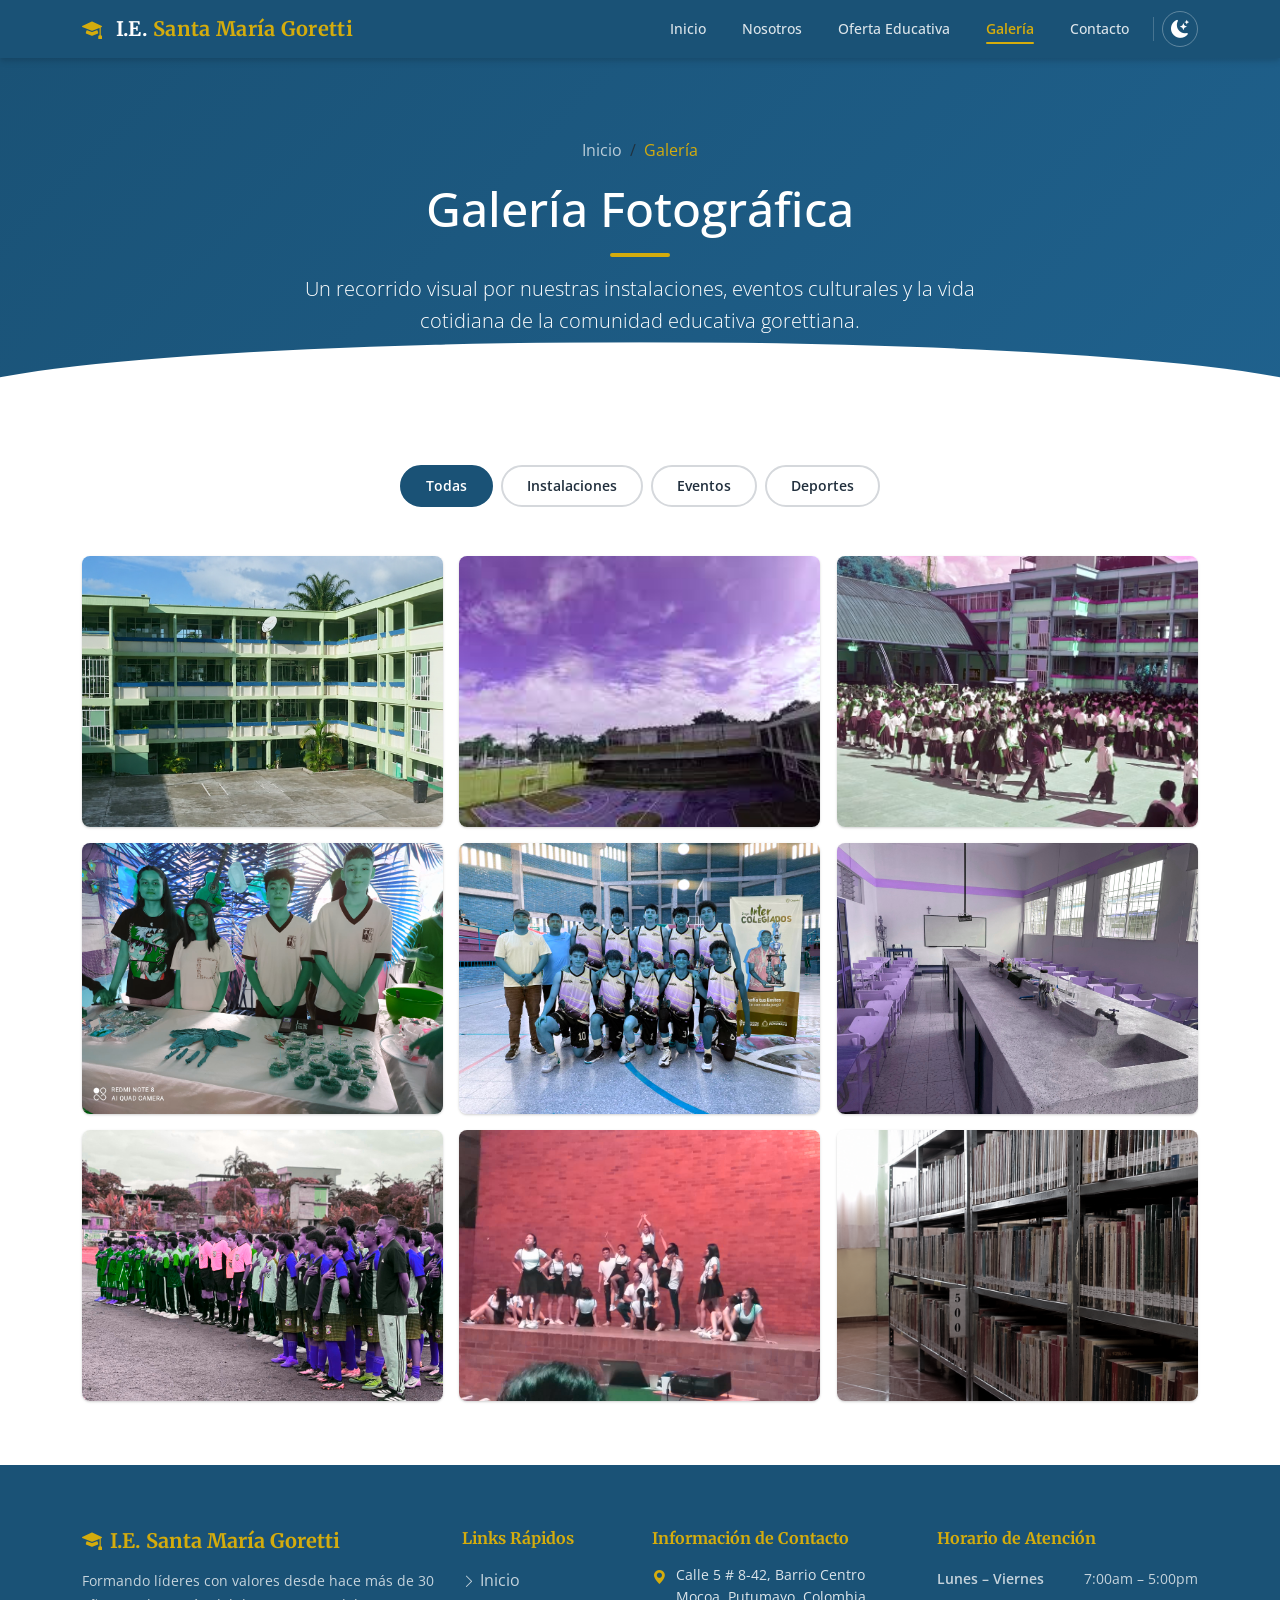
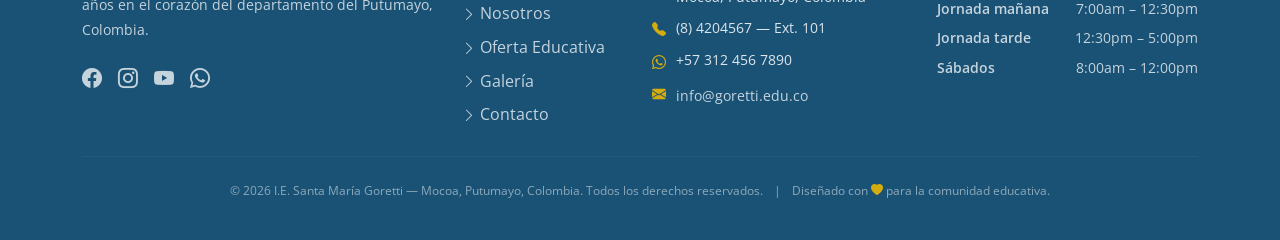
==== galeria.html @ c244a729 "primer commit" ====
<!DOCTYPE html>
<html lang="es">

<head>
  <meta charset="UTF-8">
  <meta name="viewport" content="width=device-width, initial-scale=1.0">
  <meta http-equiv="X-UA-Compatible" content="IE=edge">

  <title>Galería | I.E. Santa María Goretti</title>
  <meta name="description" content="Galería fotográfica de la Institución Educativa Santa María Goretti. Conoce nuestras instalaciones, eventos y comunidad educativa.">
  <meta name="author" content="I.E. Santa María Goretti">

  <link rel="preconnect" href="https://fonts.googleapis.com">
  <link rel="preconnect" href="https://fonts.gstatic.com" crossorigin>
  <link href="https://fonts.googleapis.com/css2?family=Merriweather:wght@400;700;900&family=Open+Sans:wght@400;500;600;700&display=swap" rel="stylesheet">

  <link href="https://cdn.jsdelivr.net/npm/bootstrap@5.3.3/dist/css/bootstrap.min.css" rel="stylesheet">
  <link rel="stylesheet" href="https://cdn.jsdelivr.net/npm/bootstrap-icons@1.11.3/font/bootstrap-icons.min.css">

  <link rel="stylesheet" href="css/styles.css">
  <link rel="stylesheet" href="css/animations.css">

  <style>
    
    .hero-interior {
      background: linear-gradient(135deg, var(--color-primario) 0%, #1f618d 100%);
      color: white;
      padding: 5rem 0 3rem;
      position: relative;
      overflow: hidden;
    }

    .hero-interior::after {
      content: '';
      position: absolute;
      bottom: -1px;
      left: 0;
      right: 0;
      height: 60px;
      background-color: var(--color-blanco);
      clip-path: ellipse(55% 100% at 50% 100%);
    }

    body.modo-oscuro .hero-interior::after {
      background-color: var(--oscuro-fondo);
    }

    
    .filtro-btn {
      background: transparent;
      border: 2px solid var(--color-borde);
      color: var(--color-texto);
      padding: 0.5rem 1.5rem;
      border-radius: var(--radio-full);
      font-weight: 600;
      font-size: var(--tamaño-sm);
      transition: var(--transicion);
    }

    body.modo-oscuro .filtro-btn {
      color: var(--oscuro-texto);
      border-color: rgba(255,255,255,0.2);
    }

    .filtro-btn:hover, .filtro-btn.activo {
      background-color: var(--color-primario);
      border-color: var(--color-primario);
      color: var(--color-blanco);
    }

    
    .modal-backdrop.show {
      opacity: 0.85;
    }

   
    .btn-cerrar-modal {
      position: absolute;
      top: -40px;
      right: 0;
      background: transparent;
      border: none;
      color: white;
      font-size: 2rem;
      opacity: 0.8;
      transition: var(--transicion);
      z-index: 1060;
    }

    .btn-cerrar-modal:hover {
      opacity: 1;
      transform: scale(1.1);
    }

    
    .btn-nav-modal {
      position: absolute;
      top: 50%;
      transform: translateY(-50%);
      background: rgba(0,0,0,0.5);
      border: none;
      color: white;
      width: 50px;
      height: 50px;
      border-radius: 50%;
      display: flex;
      align-items: center;
      justify-content: center;
      font-size: 1.5rem;
      transition: var(--transicion);
      z-index: 1060;
    }

    .btn-nav-modal:hover {
      background: var(--color-primario);
      transform: translateY(-50%) scale(1.1);
    }

    .btn-nav-prev { left: -60px; }
    .btn-nav-next { right: -60px; }

    /* Ajustes para móviles en el modal */
    @media (max-width: 768px) {
      .btn-nav-prev { left: 10px; background: rgba(0,0,0,0.7); }
      .btn-nav-next { right: 10px; background: rgba(0,0,0,0.7); }
      .btn-cerrar-modal { top: 10px; right: 10px; background: rgba(0,0,0,0.7); border-radius: 50%; width: 40px; height: 40px; display: flex; align-items: center; justify-content: center; font-size: 1.5rem; }
    }

    /* Ocultar elementos de la galería que no coinciden con el filtro */
    .galeria-item.oculto {
      display: none;
    }
  </style>
</head>

<body>

 
  <header>
    <nav class="navbar navbar-expand-lg" id="barraNavegacion" aria-label="Navegación principal">
      <div class="container">
        <a class="navbar-brand" href="index.html">
          <i class="bi bi-mortarboard-fill me-2" style="color: var(--color-secundario);"></i>
          I.E. <span>Santa María Goretti</span>
        </a>
        <button class="navbar-toggler" type="button" data-bs-toggle="collapse" data-bs-target="#menuNavegacion" aria-controls="menuNavegacion" aria-expanded="false" aria-label="Abrir menú de navegación">
          <span class="navbar-toggler-icon"></span>
        </button>
        <div class="collapse navbar-collapse" id="menuNavegacion">
          <ul class="navbar-nav ms-auto align-items-lg-center gap-1">
            <li class="nav-item"><a class="nav-link" href="index.html">Inicio</a></li>
            <li class="nav-item"><a class="nav-link" href="nosotros.html">Nosotros</a></li>
            <li class="nav-item"><a class="nav-link" href="oferta.html">Oferta Educativa</a></li>
            <li class="nav-item"><a class="nav-link" href="galeria.html">Galería</a></li>
            <li class="nav-item"><a class="nav-link" href="contacto.html">Contacto</a></li>
            <li class="nav-item d-none d-lg-block">
              <span style="border-left:1px solid rgba(255,255,255,0.2);height:24px;display:block;margin:8px 4px;"></span>
            </li>
            <li class="nav-item">
              <button id="botonTema" aria-label="Cambiar modo de color" title="Alternar modo oscuro">
                <i class="bi bi-moon-stars-fill" id="iconoTema"></i>
              </button>
            </li>
          </ul>
        </div>
      </div>
    </nav>
  </header>

  <main>

   
    <section class="hero-interior" aria-label="Encabezado de la página Galería">
      <div class="container text-center">
        <nav aria-label="Ruta de navegación" class="mb-3">
          <ol class="breadcrumb justify-content-center" style="background:transparent;">
            <li class="breadcrumb-item"><a href="index.html" style="color:rgba(255,255,255,0.7);">Inicio</a></li>
            <li class="breadcrumb-item active" style="color:var(--color-secundario);">Galería</li>
          </ol>
        </nav>
        <h1 class="hero-titulo-animado" style="font-size: clamp(2rem, 4vw, 3rem);">
          Galería Fotográfica
        </h1>
        <div class="linea-dorada centrada linea-dorada-animada my-3"></div>
        <p class="hero-subtitulo-animado lead mx-auto" style="max-width:700px; opacity:0.9;">
          Un recorrido visual por nuestras instalaciones, eventos culturales y
          la vida cotidiana de la comunidad educativa gorettiana.
        </p>
      </div>
    </section>

   
    <section id="galeria" class="py-grande">
      <div class="container">

        
        <div class="d-flex flex-wrap justify-content-center gap-2 mb-5 animacion-entrada slide-up">
          <button class="filtro-btn activo" data-filtro="todas">Todas</button>
          <button class="filtro-btn" data-filtro="instalaciones">Instalaciones</button>
          <button class="filtro-btn" data-filtro="eventos">Eventos</button>
          <button class="filtro-btn" data-filtro="deportes">Deportes</button>
        </div>

      
        <div class="galeria-grid" id="contenedorGaleria">

         
          <div class="galeria-item animacion-entrada scale-in retraso-1" data-categoria="instalaciones" data-indice="0">
            <img src="img/fachada.jpg" alt="Fachada principal de la institución" loading="lazy">
            <div class="overlay">
              <span class="overlay-texto">Fachada Principal</span>
            </div>
          </div>

         
          <div class="galeria-item animacion-entrada scale-in retraso-2" data-categoria="instalaciones" data-indice="1">
            <img src="img/patio.jpg" alt="Patio central y canchas deportivas" loading="lazy" style="filter: hue-rotate(45deg);">
            <div class="overlay">
              <span class="overlay-texto">Patio Central</span>
            </div>
          </div>

        
          <div class="galeria-item animacion-entrada scale-in retraso-3" data-categoria="eventos" data-indice="2">
            <img src="img/independencia.jpg" alt="Izada de bandera en el día de la independencia" loading="lazy" style="filter: hue-rotate(90deg);">
            <div class="overlay">
              <span class="overlay-texto">Día de la Independencia</span>
            </div>
          </div>

          
          <div class="galeria-item animacion-entrada scale-in retraso-4" data-categoria="eventos" data-indice="3">
            <img src="img/feria.jpg" alt="Estudiantes exponiendo en la Feria de Ciencias" loading="lazy" style="filter: hue-rotate(135deg);">
            <div class="overlay">
              <span class="overlay-texto">Feria de Ciencias</span>
            </div>
          </div>

     
          <div class="galeria-item animacion-entrada scale-in retraso-5" data-categoria="deportes" data-indice="4">
            <img src="img/baloncesto.jpg" alt="Equipo de baloncesto femenino" loading="lazy" style="filter: hue-rotate(180deg);">
            <div class="overlay">
              <span class="overlay-texto">Equipo de Baloncesto</span>
            </div>
          </div>


          <div class="galeria-item animacion-entrada scale-in retraso-6" data-categoria="instalaciones" data-indice="5">
            <img src="img/sala informatica.jpg" alt="Laboratorio de informática equipado" loading="lazy" style="filter: hue-rotate(225deg);">
            <div class="overlay">
              <span class="overlay-texto">Sala de Informática</span>
            </div>
          </div>

      
          <div class="galeria-item animacion-entrada scale-in retraso-7" data-categoria="deportes" data-indice="6">
            <img src="img/juegos inter.jpg" alt="Juegos intercolegiados de microfútbol" loading="lazy" style="filter: hue-rotate(270deg);">
            <div class="overlay">
              <span class="overlay-texto">Juegos Intercolegiados</span>
            </div>
          </div>

  
          <div class="galeria-item animacion-entrada scale-in retraso-8" data-categoria="eventos" data-indice="7">
            <img src="img/danzas.jpg" alt="Presentación del grupo de danzas folclóricas" loading="lazy" style="filter: hue-rotate(315deg);">
            <div class="overlay">
              <span class="overlay-texto">Danzas Folclóricas</span>
            </div>
          </div>

    
          <div class="galeria-item animacion-entrada scale-in retraso-8" data-categoria="instalaciones" data-indice="8">
            <img src="img/bliblioteca.png" alt="Biblioteca escolar con zona de lectura" loading="lazy" style="filter: grayscale(0.5);">
            <div class="overlay">
              <span class="overlay-texto">Biblioteca Escolar</span>
            </div>
          </div>

        </div><!-- fin grid -->

      </div>
    </section>

  </main>

  
  <div class="modal fade" id="modalGaleria" tabindex="-1" aria-hidden="true">
    <div class="modal-dialog modal-dialog-centered modal-lg">
      <div class="modal-content" style="background: transparent; border: none;">

        <div class="modal-body p-0 position-relative text-center">

          
          <button type="button" class="btn-cerrar-modal" data-bs-dismiss="modal" aria-label="Cerrar vista ampliada">
            <i class="bi bi-x"></i>
          </button>

          
          <img src="" id="imagenModal" alt="Vista ampliada" class="img-fluid rounded shadow-lg" style="max-height: 85vh; width: auto; margin: 0 auto; display: block;">

        
          <div id="textoModal" class="text-white mt-2 text-center bg-dark bg-opacity-75 p-2 rounded d-inline-block mx-auto"></div>

          
          <button type="button" class="btn-nav-modal btn-nav-prev" id="btnPrev" aria-label="Imagen anterior">
            <i class="bi bi-chevron-left"></i>
          </button>

         
          <button type="button" class="btn-nav-modal btn-nav-next" id="btnNext" aria-label="Siguiente imagen">
            <i class="bi bi-chevron-right"></i>
          </button>

        </div>

      </div>
    </div>
  </div>

  <footer role="contentinfo">
    <div class="container">
      <div class="row g-4">
        <div class="col-lg-4 col-md-6">
          <h2 class="footer-titulo"><i class="bi bi-mortarboard-fill me-2"></i>I.E. Santa María Goretti</h2>
          <p style="color:rgba(255,255,255,0.75);font-size:0.9rem;line-height:1.7;">
            Formando líderes con valores desde hace más de 30 años en el corazón del departamento del Putumayo, Colombia.
          </p>
          <div class="d-flex gap-3 mt-3">
            <a href="#" class="footer-link"><i class="bi bi-facebook fs-5"></i></a>
            <a href="#" class="footer-link"><i class="bi bi-instagram fs-5"></i></a>
            <a href="#" class="footer-link"><i class="bi bi-youtube fs-5"></i></a>
            <a href="#" class="footer-link"><i class="bi bi-whatsapp fs-5"></i></a>
          </div>
        </div>
        <div class="col-lg-2 col-md-6">
          <h3 class="footer-titulo" style="font-size:1rem;">Links Rápidos</h3>
          <nav aria-label="Links rápidos">
            <a href="index.html" class="footer-link"><i class="bi bi-chevron-right me-1 small"></i>Inicio</a>
            <a href="nosotros.html" class="footer-link"><i class="bi bi-chevron-right me-1 small"></i>Nosotros</a>
            <a href="oferta.html" class="footer-link"><i class="bi bi-chevron-right me-1 small"></i>Oferta Educativa</a>
            <a href="galeria.html" class="footer-link"><i class="bi bi-chevron-right me-1 small"></i>Galería</a>
            <a href="contacto.html" class="footer-link"><i class="bi bi-chevron-right me-1 small"></i>Contacto</a>
          </nav>
        </div>
        <div class="col-lg-3 col-md-6">
          <h3 class="footer-titulo" style="font-size:1rem;">Información de Contacto</h3>
          <address style="font-style:normal;">
            <div class="footer-info"><i class="bi bi-geo-alt-fill"></i><span>Calle 5 # 8-42, Barrio Centro<br>Mocoa, Putumayo, Colombia</span></div>
            <div class="footer-info"><i class="bi bi-telephone-fill"></i><span>(8) 4204567 — Ext. 101</span></div>
            <div class="footer-info"><i class="bi bi-whatsapp"></i><span>+57 312 456 7890</span></div>
            <div class="footer-info"><i class="bi bi-envelope-fill"></i><a href="mailto:info@goretti.edu.co" class="footer-link d-inline" style="color:rgba(255,255,255,0.75);">info@goretti.edu.co</a></div>
          </address>
        </div>
        <div class="col-lg-3 col-md-6">
          <h3 class="footer-titulo" style="font-size:1rem;">Horario de Atención</h3>
          <table style="color:rgba(255,255,255,0.75);font-size:0.85rem;width:100%;">
            <tr><td style="padding:4px 0;font-weight:600;">Lunes – Viernes</td><td style="text-align:right;">7:00am – 5:00pm</td></tr>
            <tr><td style="padding:4px 0;font-weight:600;">Jornada mañana</td><td style="text-align:right;">7:00am – 12:30pm</td></tr>
            <tr><td style="padding:4px 0;font-weight:600;">Jornada tarde</td><td style="text-align:right;">12:30pm – 5:00pm</td></tr>
            <tr><td style="padding:4px 0;font-weight:600;">Sábados</td><td style="text-align:right;">8:00am – 12:00pm</td></tr>
          </table>
        </div>
      </div>
      <hr class="footer-divider">
      <p class="footer-creditos">
        © <span id="anoActual">2025</span> I.E. Santa María Goretti — Mocoa, Putumayo, Colombia. Todos los derechos reservados.
        <span class="mx-2">|</span> Diseñado con <i class="bi bi-heart-fill" style="color:var(--color-secundario);"></i> para la comunidad educativa.
      </p>
    </div>
  </footer>

  <button id="botonArriba" aria-label="Volver al inicio de la página" title="Ir arriba"><i class="bi bi-arrow-up-short fs-4"></i></button>

  
  <script src="https://cdn.jsdelivr.net/npm/bootstrap@5.3.3/dist/js/bootstrap.bundle.min.js"></script>
  <script src="js/tema.js"></script>
  <script src="js/main.js"></script>
  <script src="js/galeria.js"></script>

</body>
</html>
---- css/styles.css ----
:root {
  
  --color-primario:    #1a5276;   
  --color-secundario:  #d4ac0d;   
  --color-acento:      #f0f3f4;   
  --color-texto:       #212f3d;   

  
  --color-blanco:      #ffffff;
  --color-exito:       #1e8449;   
  --color-error:       #c0392b;   
  --color-borde:       #d5d8dc;   
  --color-sombra:      rgba(26, 82, 118, 0.15);


  --oscuro-fondo:      #1a1a2e;
  --oscuro-superficie: #16213e;
  --oscuro-tarjeta:    #0f3460;
  --oscuro-texto:      #eeeeee;
  --oscuro-texto-suave:#aab7b8;

  
  --fuente-titulo:     'Merriweather', Georgia, serif;
  --fuente-texto:      'Open Sans', Arial, sans-serif;

 
  --tamaño-xs:   0.75rem;   
  --tamaño-sm:   0.875rem;  
  --tamaño-base: 1rem;      
  --tamaño-md:   1.125rem;  
  --tamaño-lg:   1.25rem;   
  --tamaño-xl:   1.5rem;    
  --tamaño-2xl:  2rem;      
  --tamaño-3xl:  2.5rem;    

  
  --espacio-xs:  0.25rem;   
  --espacio-sm:  0.5rem;    
  --espacio-md:  1rem;      
  --espacio-lg:  1.5rem;    
  --espacio-xl:  2rem;      
  --espacio-2xl: 3rem;      
  --espacio-3xl: 4rem;      

 
  --radio-sm:    4px;
  --radio-md:    8px;
  --radio-lg:    16px;
  --radio-xl:    24px;
  --radio-full:  9999px;  

 
  --sombra-sm:   0 1px 3px rgba(0,0,0,0.12), 0 1px 2px rgba(0,0,0,0.08);
  --sombra-md:   0 4px 6px rgba(0,0,0,0.1),  0 2px 4px rgba(0,0,0,0.06);
  --sombra-lg:   0 10px 20px rgba(0,0,0,0.12), 0 3px 6px rgba(0,0,0,0.08);
  --sombra-xl:   0 20px 40px rgba(0,0,0,0.15);

  --transicion:  all 0.3s ease;
}


*,
*::before,
*::after {

  box-sizing: border-box;
  margin: 0;
  padding: 0;
}


html {
  scroll-behavior: smooth;
  font-size: 16px; 
}


body {
  font-family: var(--fuente-texto);
  font-size: var(--tamaño-base);
  color: var(--color-texto);
  background-color: var(--color-blanco);
  line-height: 1.6; 

 
  transition: background-color 0.3s ease, color 0.3s ease;
}


img {
  max-width: 100%;
  height: auto;
  display: block;
}


a {
  color: inherit;
  text-decoration: none;
  transition: var(--transicion);
}


ul {
  list-style: none;
}


body.modo-oscuro {
  background-color: var(--oscuro-fondo);
  color: var(--oscuro-texto);
}

body.modo-oscuro .navbar {
  background-color: var(--oscuro-superficie) !important;
  border-bottom: 1px solid var(--oscuro-tarjeta);
}

body.modo-oscuro .navbar-brand,
body.modo-oscuro .nav-link {
  color: var(--oscuro-texto) !important;
}

body.modo-oscuro .nav-link.active {
  color: var(--color-secundario) !important;
}

body.modo-oscuro footer {
  background-color: var(--oscuro-superficie) !important;
}

body.modo-oscuro .card {
  background-color: var(--oscuro-tarjeta);
  color: var(--oscuro-texto);
  border-color: var(--oscuro-superficie);
}

body.modo-oscuro .card-header,
body.modo-oscuro .card-footer {
  background-color: rgba(255, 255, 255, 0.05);
  border-color: rgba(255, 255, 255, 0.1);
}

body.modo-oscuro .seccion-alternada {
  background-color: var(--oscuro-superficie);
}

body.modo-oscuro .text-muted {
  color: var(--oscuro-texto-suave) !important;
}

body.modo-oscuro .texto-primario {
  color: var(--color-secundario) !important;
}

body.modo-oscuro input,
body.modo-oscuro textarea,
body.modo-oscuro select {
  background-color: var(--oscuro-tarjeta);
  color: var(--oscuro-texto);
  border-color: rgba(255, 255, 255, 0.2);
}

body.modo-oscuro .accordion-button {
  background-color: var(--oscuro-tarjeta);
  color: var(--oscuro-texto);
}

body.modo-oscuro .accordion-body {
  background-color: var(--oscuro-superficie);
  color: var(--oscuro-texto);
}


.navbar {
  background-color: var(--color-primario) !important;
  box-shadow: var(--sombra-md);
  padding: var(--espacio-sm) var(--espacio-md);


  position: sticky;
  top: 0;
  z-index: 1000;
  transform: translateY(0);
  transition: transform 0.3s ease, background-color 0.3s ease, box-shadow 0.3s ease;
}


.navbar-oculto {
  transform: translateY(-100%);
}


.navbar-brand {
  font-family: var(--fuente-titulo);
  font-size: var(--tamaño-lg);
  font-weight: 700;
  color: var(--color-blanco) !important;
  letter-spacing: 0.3px;
}


.navbar-brand span {
  color: var(--color-secundario);
}


.nav-link {
  color: rgba(255, 255, 255, 0.85) !important;
  font-size: var(--tamaño-sm);
  font-weight: 500;
  padding: var(--espacio-xs) var(--espacio-md) !important;
  border-radius: var(--radio-sm);
  transition: var(--transicion);
  position: relative;
}


.nav-link:hover {
  color: var(--color-blanco) !important;
  background-color: rgba(255, 255, 255, 0.1);
}


.nav-link.active {
  color: var(--color-secundario) !important;
  font-weight: 600;
}


.nav-link.active::after {
  content: '';
  position: absolute;
  bottom: 0;
  left: 50%;
  transform: translateX(-50%);
  width: 60%;
  height: 2px;
  background-color: var(--color-secundario);
  border-radius: var(--radio-full);
}


.navbar-toggler {
  border-color: rgba(255, 255, 255, 0.3) !important;
}

.navbar-toggler-icon {
  background-image: url("data:image/svg+xml,%3csvg xmlns='http://www.w3.org/2000/svg' viewBox='0 0 30 30'%3e%3cpath stroke='rgba%28255,255,255,0.85%29' stroke-linecap='round' stroke-miterlimit='10' stroke-width='2' d='M4 7h22M4 15h22M4 23h22'/%3e%3c/svg%3e") !important;
}

/* Botón de modo oscuro */
#botonTema {
  background: transparent;
  border: 1px solid rgba(255, 255, 255, 0.3);
  color: var(--color-blanco);
  border-radius: var(--radio-full);
  width: 36px;
  height: 36px;
  display: flex;
  align-items: center;
  justify-content: center;
  cursor: pointer;
  font-size: var(--tamaño-md);
  transition: var(--transicion);
  padding: 0;
}

#botonTema:hover {
  background-color: rgba(255, 255, 255, 0.15);
  border-color: rgba(255, 255, 255, 0.5);
  transform: rotate(20deg);
}


.hero {
  background: linear-gradient(
    135deg,
    var(--color-primario) 0%,
    #1f618d 50%,
    #2980b9 100%
  );
  color: var(--color-blanco);
  padding: var(--espacio-3xl) 0;
  position: relative;
  overflow: hidden;
  min-height: 85vh;
  display: flex;
  align-items: center;
}


.hero::before {
  content: '';
  position: absolute;
  top: 0;
  left: 0;
  right: 0;
  bottom: 0;
  background-image:
    radial-gradient(circle at 20% 80%, rgba(212, 172, 13, 0.15) 0%, transparent 50%),
    radial-gradient(circle at 80% 20%, rgba(255, 255, 255, 0.05) 0%, transparent 50%);
  pointer-events: none; 
}


.hero h1 {
  font-family: var(--fuente-titulo);
  font-size: clamp(2rem, 5vw, 3.5rem);
  
  font-weight: 700;
  line-height: 1.2;
  margin-bottom: var(--espacio-lg);
  text-shadow: 0 2px 4px rgba(0, 0, 0, 0.3);
}


.hero .lead {
  font-size: clamp(1rem, 2vw, 1.25rem);
  opacity: 0.9;
  max-width: 600px;
  margin-bottom: var(--espacio-xl);
}


.linea-dorada {
  width: 60px;
  height: 4px;
  background-color: var(--color-secundario);
  border-radius: var(--radio-full);
  margin: var(--espacio-md) 0;
}


.linea-dorada.centrada {
  margin: var(--espacio-md) auto;
}


.titulo-seccion {
  font-family: var(--fuente-titulo);
  font-size: var(--tamaño-2xl);
  font-weight: 700;
  color: var(--color-primario);
  text-align: center;
  margin-bottom: var(--espacio-sm);
}

body.modo-oscuro .titulo-seccion {
  color: var(--color-secundario);
}

.subtitulo-seccion {
  color: #7f8c8d;
  text-align: center;
  font-size: var(--tamaño-md);
  margin-bottom: var(--espacio-2xl);
}



section {
  padding: var(--espacio-3xl) 0;
}


.seccion-alternada {
  background-color: var(--color-acento);
}



.card {
  border: none;
  border-radius: var(--radio-lg);
  box-shadow: var(--sombra-md);
  transition: var(--transicion);
  overflow: hidden;
}


.card:hover {
  transform: translateY(-4px);
  box-shadow: var(--sombra-lg);
}

.card-header {
  background-color: var(--color-primario);
  color: var(--color-blanco);
  font-family: var(--fuente-titulo);
  font-weight: 600;
  font-size: var(--tamaño-md);
  border-bottom: 3px solid var(--color-secundario);
  padding: var(--espacio-md) var(--espacio-lg);
}

.card-body {
  padding: var(--espacio-lg);
}



.btn-institucional {
  background-color: var(--color-primario);
  color: var(--color-blanco);
  border: 2px solid var(--color-primario);
  border-radius: var(--radio-full);
  padding: var(--espacio-sm) var(--espacio-xl);
  font-size: var(--tamaño-base);
  font-weight: 600;
  transition: var(--transicion);
  cursor: pointer;
  display: inline-flex;
  align-items: center;
  gap: var(--espacio-sm);
}

.btn-institucional:hover {
  background-color: transparent;
  color: var(--color-primario);
  transform: translateY(-2px);
  box-shadow: var(--sombra-md);
}


.btn-dorado {
  background-color: var(--color-secundario);
  color: var(--color-texto);
  border: 2px solid var(--color-secundario);
  border-radius: var(--radio-full);
  padding: var(--espacio-sm) var(--espacio-xl);
  font-size: var(--tamaño-base);
  font-weight: 600;
  transition: var(--transicion);
  cursor: pointer;
  display: inline-flex;
  align-items: center;
  gap: var(--espacio-sm);
}

.btn-dorado:hover {
  background-color: transparent;
  color: var(--color-secundario);
  border-color: var(--color-secundario);
  transform: translateY(-2px);
  box-shadow: var(--sombra-md);
}

/* Botón outline (solo borde) */
.btn-outline-institucional {
  background-color: transparent;
  color: var(--color-primario);
  border: 2px solid var(--color-primario);
  border-radius: var(--radio-full);
  padding: var(--espacio-sm) var(--espacio-xl);
  font-size: var(--tamaño-base);
  font-weight: 600;
  transition: var(--transicion);
  cursor: pointer;
}

.btn-outline-institucional:hover {
  background-color: var(--color-primario);
  color: var(--color-blanco);
}



#widgetClima {
  border-radius: var(--radio-lg);
  overflow: hidden;
}

.clima-icono {
  font-size: 4rem;
  line-height: 1;
}

.clima-temperatura {
  font-family: var(--fuente-titulo);
  font-size: var(--tamaño-3xl);
  font-weight: 700;
  color: var(--color-primario);
  line-height: 1;
}

body.modo-oscuro .clima-temperatura {
  color: var(--color-secundario);
}

.clima-descripcion {
  text-transform: capitalize;
  color: #7f8c8d;
  font-size: var(--tamaño-md);
}

.clima-ciudad {
  font-size: var(--tamaño-sm);
  color: var(--color-borde);
  font-weight: 600;
  letter-spacing: 1px;
  text-transform: uppercase;
}


.galeria-grid {
  display: grid;
 
  grid-template-columns: repeat(auto-fill, minmax(280px, 1fr));
  gap: var(--espacio-md);
}


.galeria-item {
  position: relative;
  border-radius: var(--radio-md);
  overflow: hidden;
  cursor: pointer;
  box-shadow: var(--sombra-sm);
  aspect-ratio: 4/3; /
}

.galeria-item img {
  width: 100%;
  height: 100%;
  object-fit: cover; 
  transition: transform 0.4s ease;
}

/* Overlay oscuro al hacer hover */
.galeria-item .overlay {
  position: absolute;
  inset: 0; 
  background: linear-gradient(
    to top,
    rgba(26, 82, 118, 0.8) 0%,
    transparent 60%
  );
  opacity: 0;
  transition: opacity 0.3s ease;
  display: flex;
  align-items: flex-end;
  padding: var(--espacio-md);
}

.galeria-item:hover .overlay {
  opacity: 1;
}

.galeria-item:hover img {
  transform: scale(1.08);
}


.overlay-texto {
  color: var(--color-blanco);
  font-size: var(--tamaño-sm);
  font-weight: 600;
}


.campo-formulario {
  margin-bottom: var(--espacio-lg);
}

.campo-formulario label {
  font-weight: 600;
  color: var(--color-primario);
  margin-bottom: var(--espacio-xs);
  display: block;
  font-size: var(--tamaño-sm);
  text-transform: uppercase;
  letter-spacing: 0.5px;
}

body.modo-oscuro .campo-formulario label {
  color: var(--color-secundario);
}

/* Inputs y textareas del formulario */
.campo-formulario input,
.campo-formulario textarea,
.campo-formulario select {
  width: 100%;
  padding: var(--espacio-sm) var(--espacio-md);
  border: 2px solid var(--color-borde);
  border-radius: var(--radio-md);
  font-family: var(--fuente-texto);
  font-size: var(--tamaño-base);
  transition: var(--transicion);
  background-color: var(--color-blanco);
  color: var(--color-texto);
}

/* Efecto al hacer foco en el campo */
.campo-formulario input:focus,
.campo-formulario textarea:focus,
.campo-formulario select:focus {
  outline: none;
  border-color: var(--color-primario);
  box-shadow: 0 0 0 3px rgba(26, 82, 118, 0.15);
}

/* Campo válido */
.campo-formulario input.valido,
.campo-formulario textarea.valido,
.campo-formulario select.valido {
  border-color: var(--color-exito);
}

/* Campo con error */
.campo-formulario input.invalido,
.campo-formulario textarea.invalido,
.campo-formulario select.invalido {
  border-color: var(--color-error);
}

.mensaje-error {
  color: var(--color-error);
  font-size: var(--tamaño-xs);
  margin-top: var(--espacio-xs);
  display: none; 
}

.mensaje-error.visible {
  display: block;
}


footer {
  background-color: var(--color-primario);
  color: rgba(255, 255, 255, 0.85);
  padding: var(--espacio-3xl) 0 var(--espacio-lg);
}

.footer-titulo {
  font-family: var(--fuente-titulo);
  color: var(--color-secundario);
  font-size: var(--tamaño-lg);
  font-weight: 700;
  margin-bottom: var(--espacio-md);
}

.footer-link {
  color: rgba(255, 255, 255, 0.75);
  display: block;
  padding: var(--espacio-xs) 0;
  transition: var(--transicion);
}

.footer-link:hover {
  color: var(--color-secundario);
  transform: translateX(4px);
}

.footer-info {
  display: flex;
  align-items: flex-start;
  gap: var(--espacio-sm);
  margin-bottom: var(--espacio-sm);
  font-size: var(--tamaño-sm);
}

.footer-info i {
  color: var(--color-secundario);
  width: 16px;
  margin-top: 2px;
  flex-shrink: 0;
}


.footer-divider {
  border-color: rgba(255, 255, 255, 0.15);
  margin: var(--espacio-lg) 0;
}

.footer-creditos {
  text-align: center;
  font-size: var(--tamaño-xs);
  color: rgba(255, 255, 255, 0.5);
}


#botonArriba {
  position: fixed;
  bottom: var(--espacio-xl);
  right: var(--espacio-xl);
  z-index: 999;

  width: 48px;
  height: 48px;
  border-radius: var(--radio-full);
  background-color: var(--color-secundario);
  color: var(--color-texto);
  border: none;
  cursor: pointer;
  font-size: var(--tamaño-lg);
  font-weight: 700;

  display: flex;
  align-items: center;
  justify-content: center;

  box-shadow: var(--sombra-lg);
  transition: var(--transicion);


  opacity: 0;
  pointer-events: none; 
  transform: translateY(10px);
}

#botonArriba.visible {
  opacity: 1;
  pointer-events: auto;
  transform: translateY(0);
}

#botonArriba:hover {
  background-color: var(--color-primario);
  color: var(--color-blanco);
  transform: translateY(-3px);
}


.tarjeta-docente {
  text-align: center;
  padding: var(--espacio-xl);
}

.avatar-docente {
  width: 100px;
  height: 100px;
  border-radius: var(--radio-full);
  object-fit: cover;
  border: 4px solid var(--color-secundario);
  margin: 0 auto var(--espacio-md);
  box-shadow: var(--sombra-md);
}

.nombre-docente {
  font-family: var(--fuente-titulo);
  font-size: var(--tamaño-lg);
  font-weight: 700;
  color: var(--color-primario);
  margin-bottom: var(--espacio-xs);
}

body.modo-oscuro .nombre-docente {
  color: var(--color-secundario);
}

.cargo-docente {
  font-size: var(--tamaño-sm);
  color: #7f8c8d;
  text-transform: uppercase;
  letter-spacing: 1px;
}


.accordion-item {
  border: 1px solid var(--color-borde);
  border-radius: var(--radio-md) !important;
  margin-bottom: var(--espacio-sm);
  overflow: hidden;
}

.caja-asignaturas {
  background-color: var(--color-acento);
}

body.modo-oscuro .caja-asignaturas {
  background-color: rgba(255, 255, 255, 0.05);
}

.accordion-button {
  font-weight: 600;
  color: var(--color-primario);
  font-family: var(--fuente-titulo);
}

.accordion-button:not(.collapsed) {
  background-color: var(--color-primario);
  color: var(--color-blanco);
  box-shadow: none;
}

.accordion-button:focus {
  box-shadow: 0 0 0 3px rgba(26, 82, 118, 0.2);
}


.badge-nivel {
  display: inline-block;
  background-color: var(--color-secundario);
  color: var(--color-texto);
  font-size: var(--tamaño-xs);
  font-weight: 700;
  padding: 3px 10px;
  border-radius: var(--radio-full);
  text-transform: uppercase;
  letter-spacing: 0.5px;
}


.texto-primario {
  color: var(--color-primario);
}

/* Texto con color secundario (dorado) */
.texto-dorado {
  color: var(--color-secundario);
}


.mt-grande {
  margin-top: var(--espacio-3xl);
}


.py-grande {
  padding-top: var(--espacio-3xl);
  padding-bottom: var(--espacio-3xl);
}

/* Separador visible */
.separador {
  height: 4px;
  background: linear-gradient(
    to right,
    var(--color-primario),
    var(--color-secundario)
  );
  border: none;
  border-radius: var(--radio-full);
  margin: var(--espacio-xl) 0;
}


.icono-circulo {
  width: 60px;
  height: 60px;
  border-radius: var(--radio-full);
  background-color: var(--color-acento);
  display: flex;
  align-items: center;
  justify-content: center;
  font-size: 1.5rem;
  color: var(--color-primario);
  flex-shrink: 0;
  transition: var(--transicion);
}

.card:hover .icono-circulo {
  background-color: var(--color-primario);
  color: var(--color-blanco);
}

.bloque-centrado {
  max-width: 700px;
  margin: 0 auto;
  text-align: center;
}


@media (max-width: 992px) {
  .hero {
    min-height: 60vh;
    text-align: center;
  }

  .hero .lead {
    margin: 0 auto var(--espacio-xl);
  }

  .linea-dorada {
    margin: var(--espacio-md) auto;
  }
}

@media (max-width: 768px) {
  section {
    padding: var(--espacio-2xl) 0;
  }

  .titulo-seccion {
    font-size: var(--tamaño-xl);
  }

  .galeria-grid {
    grid-template-columns: repeat(auto-fill, minmax(200px, 1fr));
    gap: var(--espacio-sm);
  }

  #botonArriba {
    bottom: var(--espacio-md);
    right: var(--espacio-md);
    width: 42px;
    height: 42px;
  }
}

/* Móviles muy pequeños (hasta 480px) */
@media (max-width: 480px) {
  .hero {
    min-height: 50vh;
  }

  .clima-temperatura {
    font-size: var(--tamaño-2xl);
  }
}
---- css/animations.css ----
@keyframes fadeIn {
  from {
    opacity: 0;      
  }
  to {
    opacity: 1;     
  }
}

@keyframes slideUp {
  from {
    opacity: 0;
    transform: translateY(30px); 
  }
  to {
    opacity: 1;
    transform: translateY(0);  
  }
}

@keyframes slideInLeft {
  from {
    opacity: 0;
    transform: translateX(-40px); 
  }
  to {
    opacity: 1;
    transform: translateX(0);
  }
}

@keyframes slideInRight {
  from {
    opacity: 0;
    transform: translateX(40px); 
  }
  to {
    opacity: 1;
    transform: translateX(0);
  }
}

@keyframes scaleIn {
  from {
    opacity: 0;
    transform: scale(0.85); 
  }
  to {
    opacity: 1;
    transform: scale(1);   
  }
}

@keyframes pulso {
  0%   { transform: scale(1); }
  50%  { transform: scale(1.08); }
  100% { transform: scale(1); }
}

@keyframes rebote {
  0%, 100% { transform: translateY(0); }
  50%       { transform: translateY(-6px); }
}

@keyframes brillo {
  0%   { background-position: -200% center; }
  100% { background-position: 200% center; }
}

@keyframes heroEntrada {
  from {
    opacity: 0;
    transform: translateY(-20px);
    letter-spacing: 0.5em;
  }
  to {
    opacity: 1;
    transform: translateY(0);
    letter-spacing: normal;
  }
}

@keyframes lineaExpande {
  from { width: 0; }
  to   { width: 60px; }
}

@keyframes girar {
  from { transform: rotate(0deg); }
  to   { transform: rotate(360deg); }
}

.animacion-entrada {
  opacity: 0;
  will-change: opacity, transform;
}

.fade-in {
  animation: fadeIn 0.6s ease forwards;
}

.slide-up {
  animation: slideUp 0.5s ease forwards;
}

.slide-in-izquierda {
  animation: slideInLeft 0.6s ease forwards;
}

.slide-in-derecha {
  animation: slideInRight 0.6s ease forwards;
}

.scale-in {
  animation: scaleIn 0.5s ease forwards;
}

.retraso-1 { animation-delay: 0.1s; }
.retraso-2 { animation-delay: 0.2s; }
.retraso-3 { animation-delay: 0.3s; }
.retraso-4 { animation-delay: 0.4s; }
.retraso-5 { animation-delay: 0.5s; }
.retraso-6 { animation-delay: 0.6s; }
.retraso-7 { animation-delay: 0.7s; }
.retraso-8 { animation-delay: 0.8s; }

.hero-titulo-animado {
  animation: heroEntrada 0.8s cubic-bezier(0.22, 1, 0.36, 1) forwards;
}

.hero-subtitulo-animado {
  animation: slideUp 0.7s ease 0.3s forwards;
  opacity: 0; 
}

.hero-botones-animados {
  animation: fadeIn 0.6s ease 0.6s forwards;
  opacity: 0;
}

.linea-dorada-animada {
  animation: lineaExpande 0.8s ease 0.2s forwards;
  width: 0;
} 

.hover-zoom {
  overflow: hidden;       
  border-radius: var(--radio-md, 8px);
}

.hover-zoom img {
  transition: transform 0.4s cubic-bezier(0.25, 0.46, 0.45, 0.94);
  will-change: transform;
}

.hover-zoom:hover img {
  transform: scale(1.08);  
}

.hover-elevar {
  transition: transform 0.3s ease, box-shadow 0.3s ease;
  will-change: transform;
}

.hover-elevar:hover {
  transform: translateY(-6px);
  box-shadow: 0 12px 24px rgba(0, 0, 0, 0.15);
}

.hover-brillo {
  position: relative;
  overflow: hidden;
}

.hover-brillo::after {
  content: '';
  position: absolute;
  top: 0;
  left: -100%;
  width: 60%;
  height: 100%;
  background: linear-gradient(
    to right,
    transparent,
    rgba(255, 255, 255, 0.25),
    transparent
  );
  transform: skewX(-20deg);
  transition: left 0.5s ease;
}

.hover-brillo:hover::after {
  left: 150%; 
}

.hover-subrayado {
  position: relative;
  display: inline-block;
}

.hover-subrayado::after {
  content: '';
  position: absolute;
  bottom: -2px;
  left: 0;
  width: 0;
  height: 2px;
  background-color: currentColor; 
  transition: width 0.3s ease;
}

.hover-subrayado:hover::after {
  width: 100%; 
}

.animar-pulso {
  animation: pulso 2s ease-in-out infinite;
}

.animar-rebote {
  animation: rebote 2s ease-in-out infinite;
}

.spinner-carga {
  width: 40px;
  height: 40px;
  border: 4px solid rgba(26, 82, 118, 0.2);
  border-top-color: var(--color-primario, #1a5276);
  border-radius: 50%;
  animation: girar 0.8s linear infinite;
  margin: 0 auto;
}

body.modo-oscuro .spinner-carga {
  border-color: rgba(212, 172, 13, 0.2);
  border-top-color: var(--color-secundario, #d4ac0d);
}

button,
.btn,
a.btn,
input[type="submit"],
input[type="button"] {
  transition: all 0.3s ease !important;
}

.nav-link {
  transition: color 0.2s ease, background-color 0.2s ease !important;
}

.galeria-item img {
  transition: transform 0.4s ease !important;
}

.card {
  transition: transform 0.3s ease, box-shadow 0.3s ease !important;
}

.navbar {
  transition: padding 0.3s ease, box-shadow 0.3s ease !important;
}

.navbar.navbar-scrolled {
  padding-top: 4px !important;
  padding-bottom: 4px !important;
  box-shadow: 0 4px 20px rgba(0, 0, 0, 0.2) !important;
}

.modal.fade .modal-dialog {
  transform: scale(0.9) translateY(-20px);
  transition: transform 0.3s cubic-bezier(0.34, 1.56, 0.64, 1);
}

.modal.show .modal-dialog {
  transform: scale(1) translateY(0);
}

#modalImagen {
  transition: opacity 0.2s ease;
}

#modalImagen.cargando {
  opacity: 0;
}

#modalImagen.cargada {
  opacity: 1;
}

@media (prefers-reduced-motion: reduce) {
  *,
  *::before,
  *::after {
    animation-duration: 0.01ms !important;
    animation-iteration-count: 1 !important;
    transition-duration: 0.01ms !important;
    scroll-behavior: auto !important;
  }

  .animacion-entrada {
    opacity: 1 !important;
    transform: none !important;
  }
}
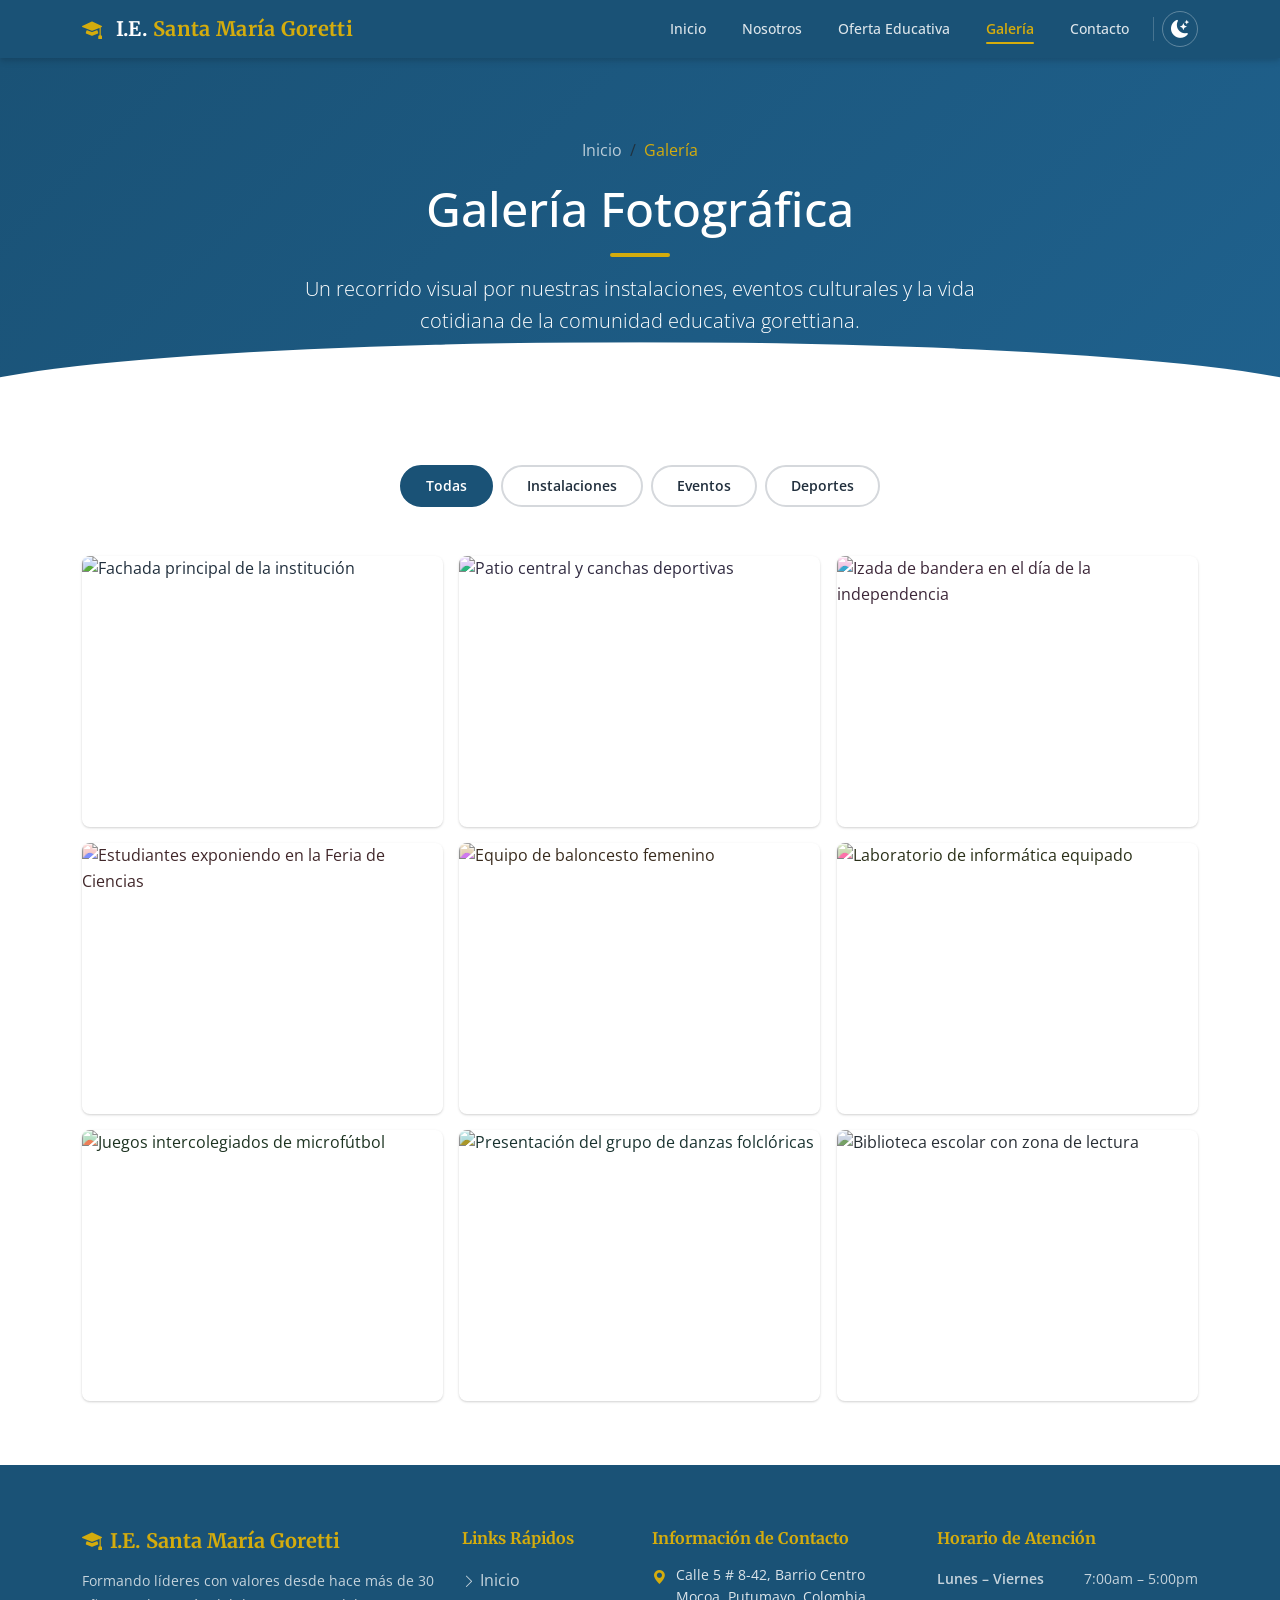
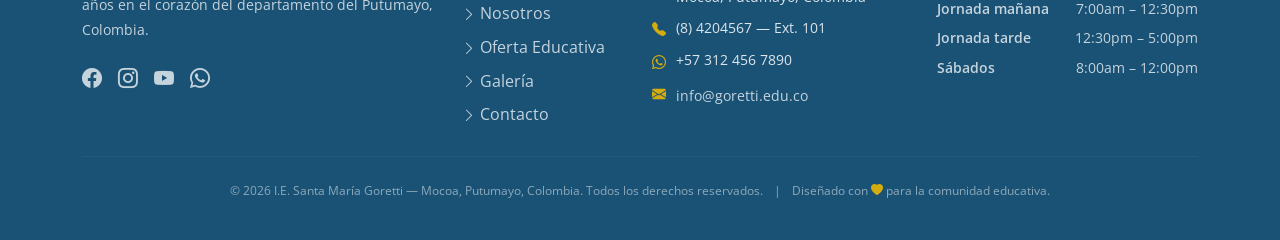
==== commit 5432c956: "subi la pantalla de galeria" ====
--- a/galeria.html
+++ b/galeria.html
@@ -91,6 +91,8 @@
       opacity: 1;
       transform: scale(1.1);
     }
+
+    
 
     
     .btn-nav-modal {
--- a/css/styles.css
+++ b/css/styles.css
@@ -1,17 +1,14 @@
 :root {
-  
   --color-primario:    #1a5276;   
   --color-secundario:  #d4ac0d;   
   --color-acento:      #f0f3f4;   
   --color-texto:       #212f3d;   
 
-  
   --color-blanco:      #ffffff;
   --color-exito:       #1e8449;   
   --color-error:       #c0392b;   
   --color-borde:       #d5d8dc;   
-  --color-sombra:      rgba(26, 82, 118, 0.15);
-
+  --color-sombra:      rgba(26, 82, 118, 0.15); 
 
   --oscuro-fondo:      #1a1a2e;
   --oscuro-superficie: #16213e;
@@ -19,11 +16,9 @@
   --oscuro-texto:      #eeeeee;
   --oscuro-texto-suave:#aab7b8;
 
-  
   --fuente-titulo:     'Merriweather', Georgia, serif;
   --fuente-texto:      'Open Sans', Arial, sans-serif;
 
- 
   --tamaño-xs:   0.75rem;   
   --tamaño-sm:   0.875rem;  
   --tamaño-base: 1rem;      
@@ -33,23 +28,20 @@
   --tamaño-2xl:  2rem;      
   --tamaño-3xl:  2.5rem;    
 
-  
   --espacio-xs:  0.25rem;   
-  --espacio-sm:  0.5rem;    
+  --espacio-sm:  0.5rem;   
   --espacio-md:  1rem;      
   --espacio-lg:  1.5rem;    
   --espacio-xl:  2rem;      
   --espacio-2xl: 3rem;      
   --espacio-3xl: 4rem;      
 
- 
   --radio-sm:    4px;
   --radio-md:    8px;
   --radio-lg:    16px;
   --radio-xl:    24px;
-  --radio-full:  9999px;  
-
- 
+  --radio-full:  9999px;   
+
   --sombra-sm:   0 1px 3px rgba(0,0,0,0.12), 0 1px 2px rgba(0,0,0,0.08);
   --sombra-md:   0 4px 6px rgba(0,0,0,0.1),  0 2px 4px rgba(0,0,0,0.06);
   --sombra-lg:   0 10px 20px rgba(0,0,0,0.12), 0 3px 6px rgba(0,0,0,0.08);
@@ -58,7 +50,6 @@
   --transicion:  all 0.3s ease;
 }
 
-
 *,
 *::before,
 *::after {
@@ -68,12 +59,10 @@
   padding: 0;
 }
 
-
 html {
   scroll-behavior: smooth;
   font-size: 16px; 
 }
-
 
 body {
   font-family: var(--fuente-texto);
@@ -82,10 +71,8 @@
   background-color: var(--color-blanco);
   line-height: 1.6; 
 
- 
   transition: background-color 0.3s ease, color 0.3s ease;
 }
-
 
 img {
   max-width: 100%;
@@ -93,18 +80,15 @@
   display: block;
 }
 
-
 a {
   color: inherit;
   text-decoration: none;
   transition: var(--transicion);
 }
 
-
 ul {
   list-style: none;
 }
-
 
 body.modo-oscuro {
   background-color: var(--oscuro-fondo);
@@ -171,25 +155,21 @@
   color: var(--oscuro-texto);
 }
 
-
 .navbar {
   background-color: var(--color-primario) !important;
   box-shadow: var(--sombra-md);
   padding: var(--espacio-sm) var(--espacio-md);
 
-
   position: sticky;
   top: 0;
-  z-index: 1000;
+  z-index: 1000; 
   transform: translateY(0);
   transition: transform 0.3s ease, background-color 0.3s ease, box-shadow 0.3s ease;
 }
 
-
 .navbar-oculto {
   transform: translateY(-100%);
 }
-
 
 .navbar-brand {
   font-family: var(--fuente-titulo);
@@ -199,11 +179,9 @@
   letter-spacing: 0.3px;
 }
 
-
 .navbar-brand span {
   color: var(--color-secundario);
 }
-
 
 .nav-link {
   color: rgba(255, 255, 255, 0.85) !important;
@@ -215,18 +193,15 @@
   position: relative;
 }
 
-
 .nav-link:hover {
   color: var(--color-blanco) !important;
   background-color: rgba(255, 255, 255, 0.1);
 }
 
-
 .nav-link.active {
   color: var(--color-secundario) !important;
   font-weight: 600;
 }
-
 
 .nav-link.active::after {
   content: '';
@@ -240,7 +215,6 @@
   border-radius: var(--radio-full);
 }
 
-
 .navbar-toggler {
   border-color: rgba(255, 255, 255, 0.3) !important;
 }
@@ -249,7 +223,6 @@
   background-image: url("data:image/svg+xml,%3csvg xmlns='http://www.w3.org/2000/svg' viewBox='0 0 30 30'%3e%3cpath stroke='rgba%28255,255,255,0.85%29' stroke-linecap='round' stroke-miterlimit='10' stroke-width='2' d='M4 7h22M4 15h22M4 23h22'/%3e%3c/svg%3e") !important;
 }
 
-/* Botón de modo oscuro */
 #botonTema {
   background: transparent;
   border: 1px solid rgba(255, 255, 255, 0.3);
@@ -271,7 +244,6 @@
   border-color: rgba(255, 255, 255, 0.5);
   transform: rotate(20deg);
 }
-
 
 .hero {
   background: linear-gradient(
@@ -289,7 +261,6 @@
   align-items: center;
 }
 
-
 .hero::before {
   content: '';
   position: absolute;
@@ -303,17 +274,14 @@
   pointer-events: none; 
 }
 
-
 .hero h1 {
   font-family: var(--fuente-titulo);
   font-size: clamp(2rem, 5vw, 3.5rem);
-  
   font-weight: 700;
   line-height: 1.2;
   margin-bottom: var(--espacio-lg);
   text-shadow: 0 2px 4px rgba(0, 0, 0, 0.3);
 }
-
 
 .hero .lead {
   font-size: clamp(1rem, 2vw, 1.25rem);
@@ -322,7 +290,6 @@
   margin-bottom: var(--espacio-xl);
 }
 
-
 .linea-dorada {
   width: 60px;
   height: 4px;
@@ -331,11 +298,9 @@
   margin: var(--espacio-md) 0;
 }
 
-
 .linea-dorada.centrada {
   margin: var(--espacio-md) auto;
 }
-
 
 .titulo-seccion {
   font-family: var(--fuente-titulo);
@@ -357,18 +322,13 @@
   margin-bottom: var(--espacio-2xl);
 }
 
-
-
 section {
   padding: var(--espacio-3xl) 0;
 }
 
-
 .seccion-alternada {
   background-color: var(--color-acento);
 }
-
-
 
 .card {
   border: none;
@@ -377,7 +337,6 @@
   transition: var(--transicion);
   overflow: hidden;
 }
-
 
 .card:hover {
   transform: translateY(-4px);
@@ -398,8 +357,6 @@
   padding: var(--espacio-lg);
 }
 
-
-
 .btn-institucional {
   background-color: var(--color-primario);
   color: var(--color-blanco);
@@ -422,7 +379,6 @@
   box-shadow: var(--sombra-md);
 }
 
-
 .btn-dorado {
   background-color: var(--color-secundario);
   color: var(--color-texto);
@@ -446,7 +402,6 @@
   box-shadow: var(--sombra-md);
 }
 
-/* Botón outline (solo borde) */
 .btn-outline-institucional {
   background-color: transparent;
   color: var(--color-primario);
@@ -463,8 +418,6 @@
   background-color: var(--color-primario);
   color: var(--color-blanco);
 }
-
-
 
 #widgetClima {
   border-radius: var(--radio-lg);
@@ -502,14 +455,11 @@
   text-transform: uppercase;
 }
 
-
 .galeria-grid {
   display: grid;
- 
   grid-template-columns: repeat(auto-fill, minmax(280px, 1fr));
   gap: var(--espacio-md);
 }
-
 
 .galeria-item {
   position: relative;
@@ -517,7 +467,7 @@
   overflow: hidden;
   cursor: pointer;
   box-shadow: var(--sombra-sm);
-  aspect-ratio: 4/3; /
+  aspect-ratio: 4/3;
 }
 
 .galeria-item img {
@@ -527,10 +477,9 @@
   transition: transform 0.4s ease;
 }
 
-/* Overlay oscuro al hacer hover */
 .galeria-item .overlay {
   position: absolute;
-  inset: 0; 
+  inset: 0;
   background: linear-gradient(
     to top,
     rgba(26, 82, 118, 0.8) 0%,
@@ -551,13 +500,11 @@
   transform: scale(1.08);
 }
 
-
 .overlay-texto {
   color: var(--color-blanco);
   font-size: var(--tamaño-sm);
   font-weight: 600;
 }
-
 
 .campo-formulario {
   margin-bottom: var(--espacio-lg);
@@ -577,7 +524,6 @@
   color: var(--color-secundario);
 }
 
-/* Inputs y textareas del formulario */
 .campo-formulario input,
 .campo-formulario textarea,
 .campo-formulario select {
@@ -592,7 +538,6 @@
   color: var(--color-texto);
 }
 
-/* Efecto al hacer foco en el campo */
 .campo-formulario input:focus,
 .campo-formulario textarea:focus,
 .campo-formulario select:focus {
@@ -601,14 +546,12 @@
   box-shadow: 0 0 0 3px rgba(26, 82, 118, 0.15);
 }
 
-/* Campo válido */
 .campo-formulario input.valido,
 .campo-formulario textarea.valido,
 .campo-formulario select.valido {
   border-color: var(--color-exito);
 }
 
-/* Campo con error */
 .campo-formulario input.invalido,
 .campo-formulario textarea.invalido,
 .campo-formulario select.invalido {
@@ -625,7 +568,6 @@
 .mensaje-error.visible {
   display: block;
 }
-
 
 footer {
   background-color: var(--color-primario);
@@ -668,7 +610,6 @@
   flex-shrink: 0;
 }
 
-
 .footer-divider {
   border-color: rgba(255, 255, 255, 0.15);
   margin: var(--espacio-lg) 0;
@@ -679,7 +620,6 @@
   font-size: var(--tamaño-xs);
   color: rgba(255, 255, 255, 0.5);
 }
-
 
 #botonArriba {
   position: fixed;
@@ -704,7 +644,6 @@
   box-shadow: var(--sombra-lg);
   transition: var(--transicion);
 
-
   opacity: 0;
   pointer-events: none; 
   transform: translateY(10px);
@@ -721,7 +660,6 @@
   color: var(--color-blanco);
   transform: translateY(-3px);
 }
-
 
 .tarjeta-docente {
   text-align: center;
@@ -757,7 +695,6 @@
   letter-spacing: 1px;
 }
 
-
 .accordion-item {
   border: 1px solid var(--color-borde);
   border-radius: var(--radio-md) !important;
@@ -788,7 +725,6 @@
 .accordion-button:focus {
   box-shadow: 0 0 0 3px rgba(26, 82, 118, 0.2);
 }
-
 
 .badge-nivel {
   display: inline-block;
@@ -802,28 +738,23 @@
   letter-spacing: 0.5px;
 }
 
-
 .texto-primario {
   color: var(--color-primario);
 }
 
-/* Texto con color secundario (dorado) */
 .texto-dorado {
   color: var(--color-secundario);
 }
-
 
 .mt-grande {
   margin-top: var(--espacio-3xl);
 }
-
 
 .py-grande {
   padding-top: var(--espacio-3xl);
   padding-bottom: var(--espacio-3xl);
 }
 
-/* Separador visible */
 .separador {
   height: 4px;
   background: linear-gradient(
@@ -836,7 +767,6 @@
   margin: var(--espacio-xl) 0;
 }
 
-
 .icono-circulo {
   width: 60px;
   height: 60px;
@@ -862,7 +792,6 @@
   text-align: center;
 }
 
-
 @media (max-width: 992px) {
   .hero {
     min-height: 60vh;
@@ -900,7 +829,6 @@
   }
 }
 
-/* Móviles muy pequeños (hasta 480px) */
 @media (max-width: 480px) {
   .hero {
     min-height: 50vh;
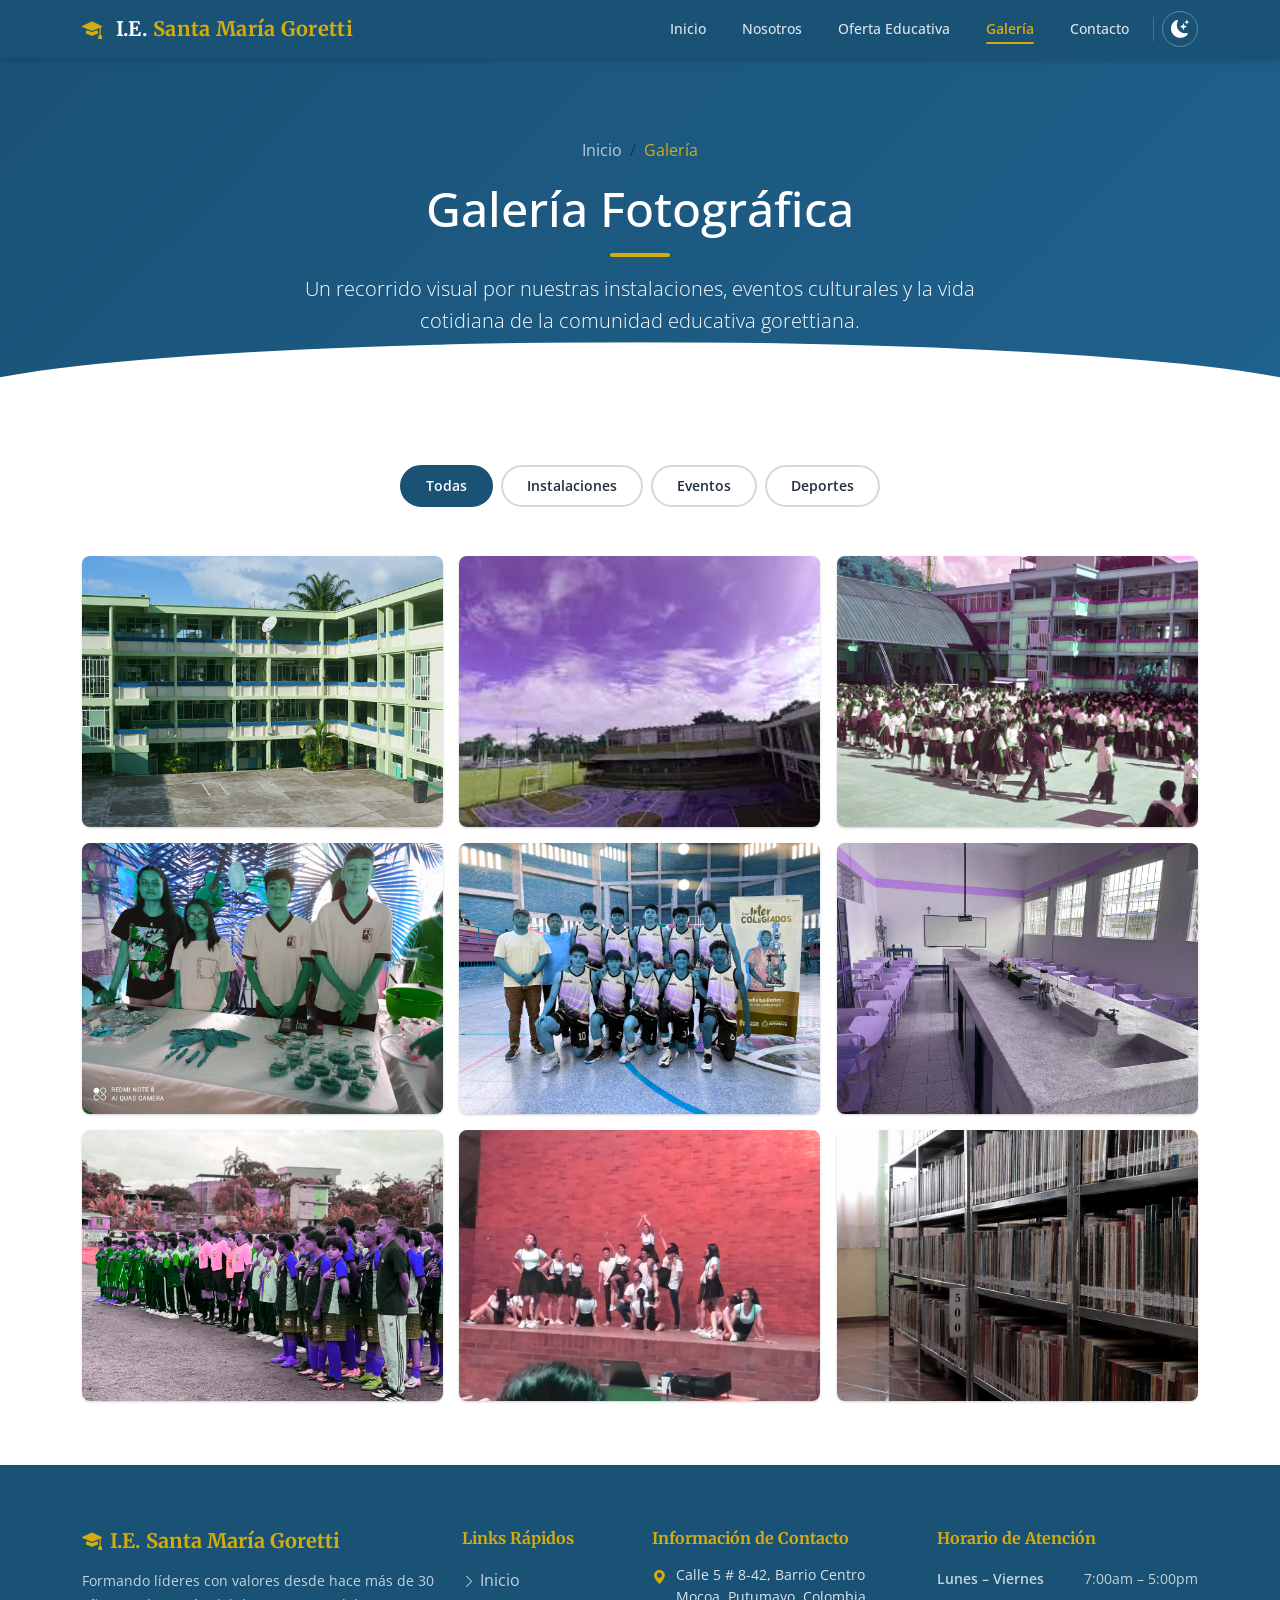
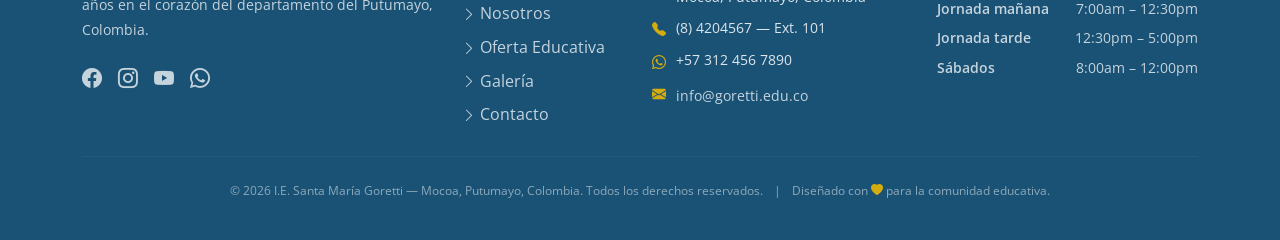
==== commit 7a4a446f: "añado la pantalla de galeria" ====
--- a/galeria.html
+++ b/galeria.html
@@ -91,8 +91,6 @@
       opacity: 1;
       transform: scale(1.1);
     }
-
-    
 
     
     .btn-nav-modal {
